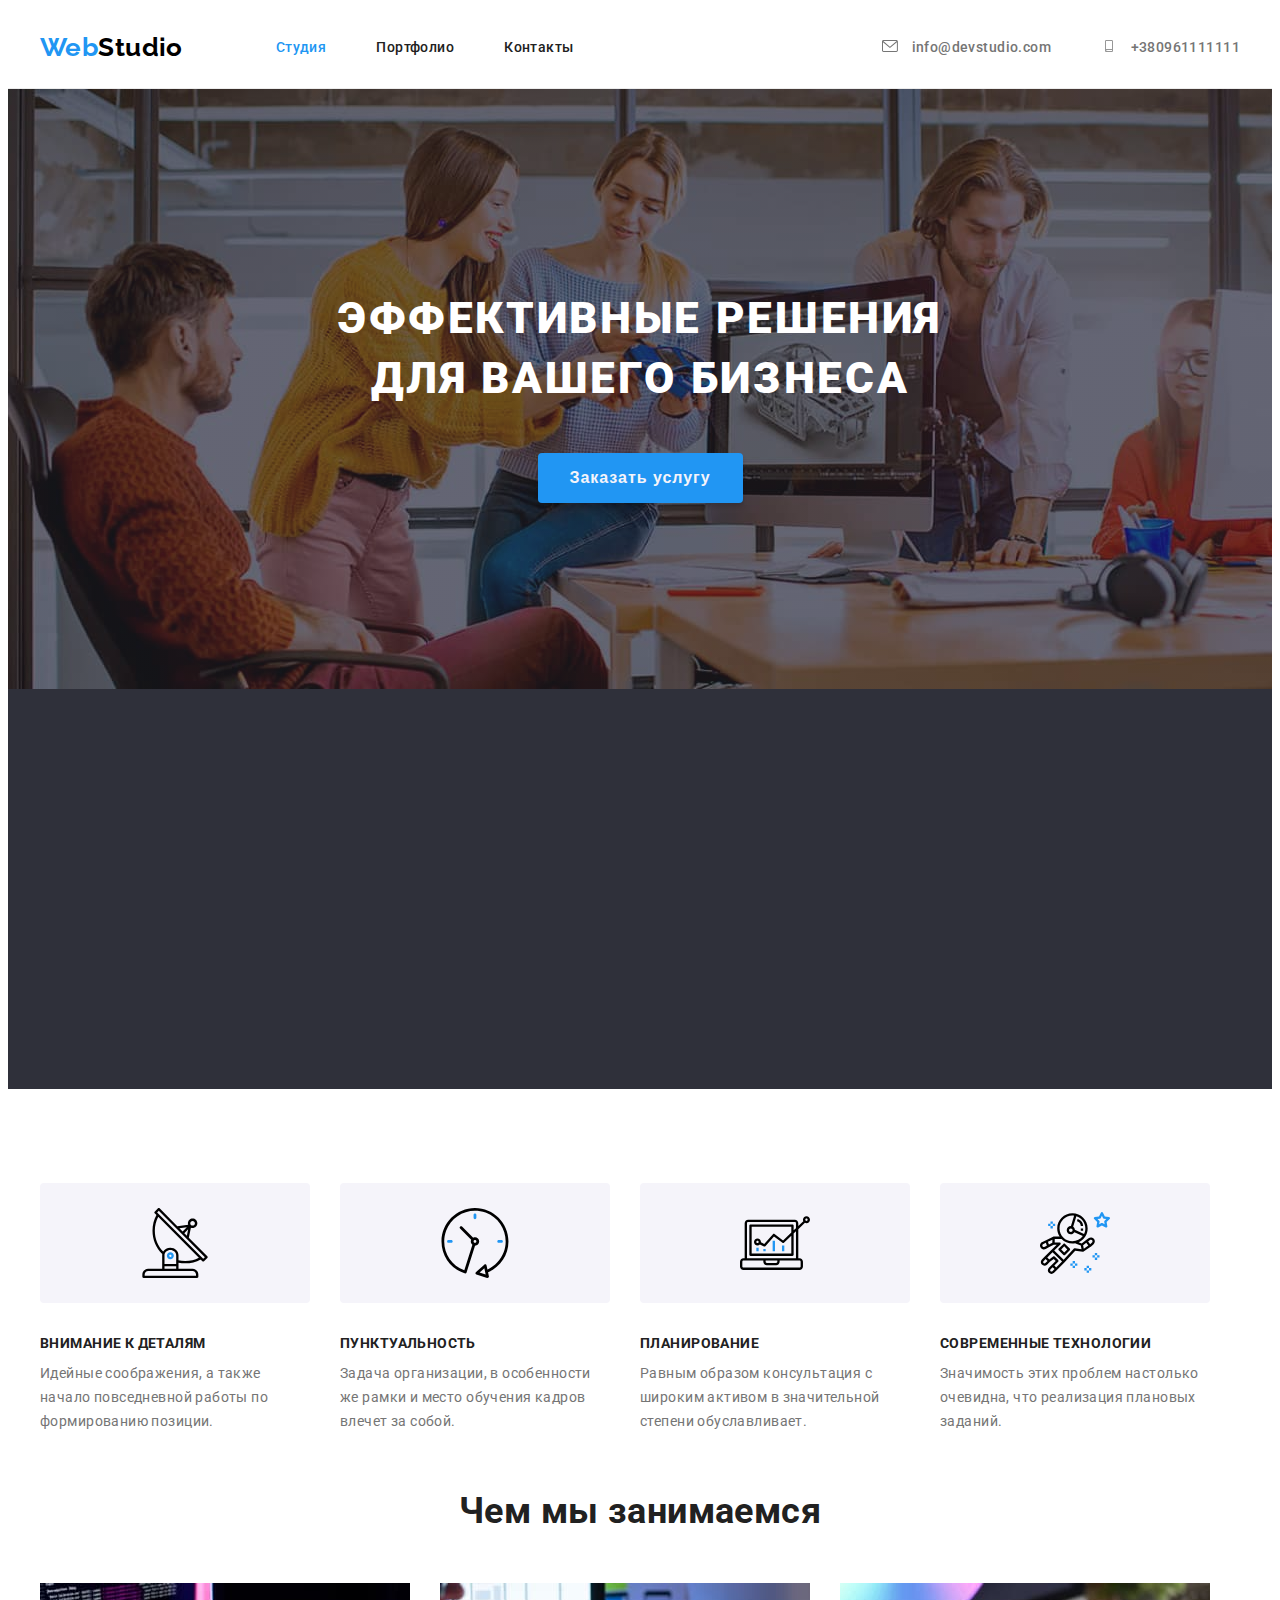
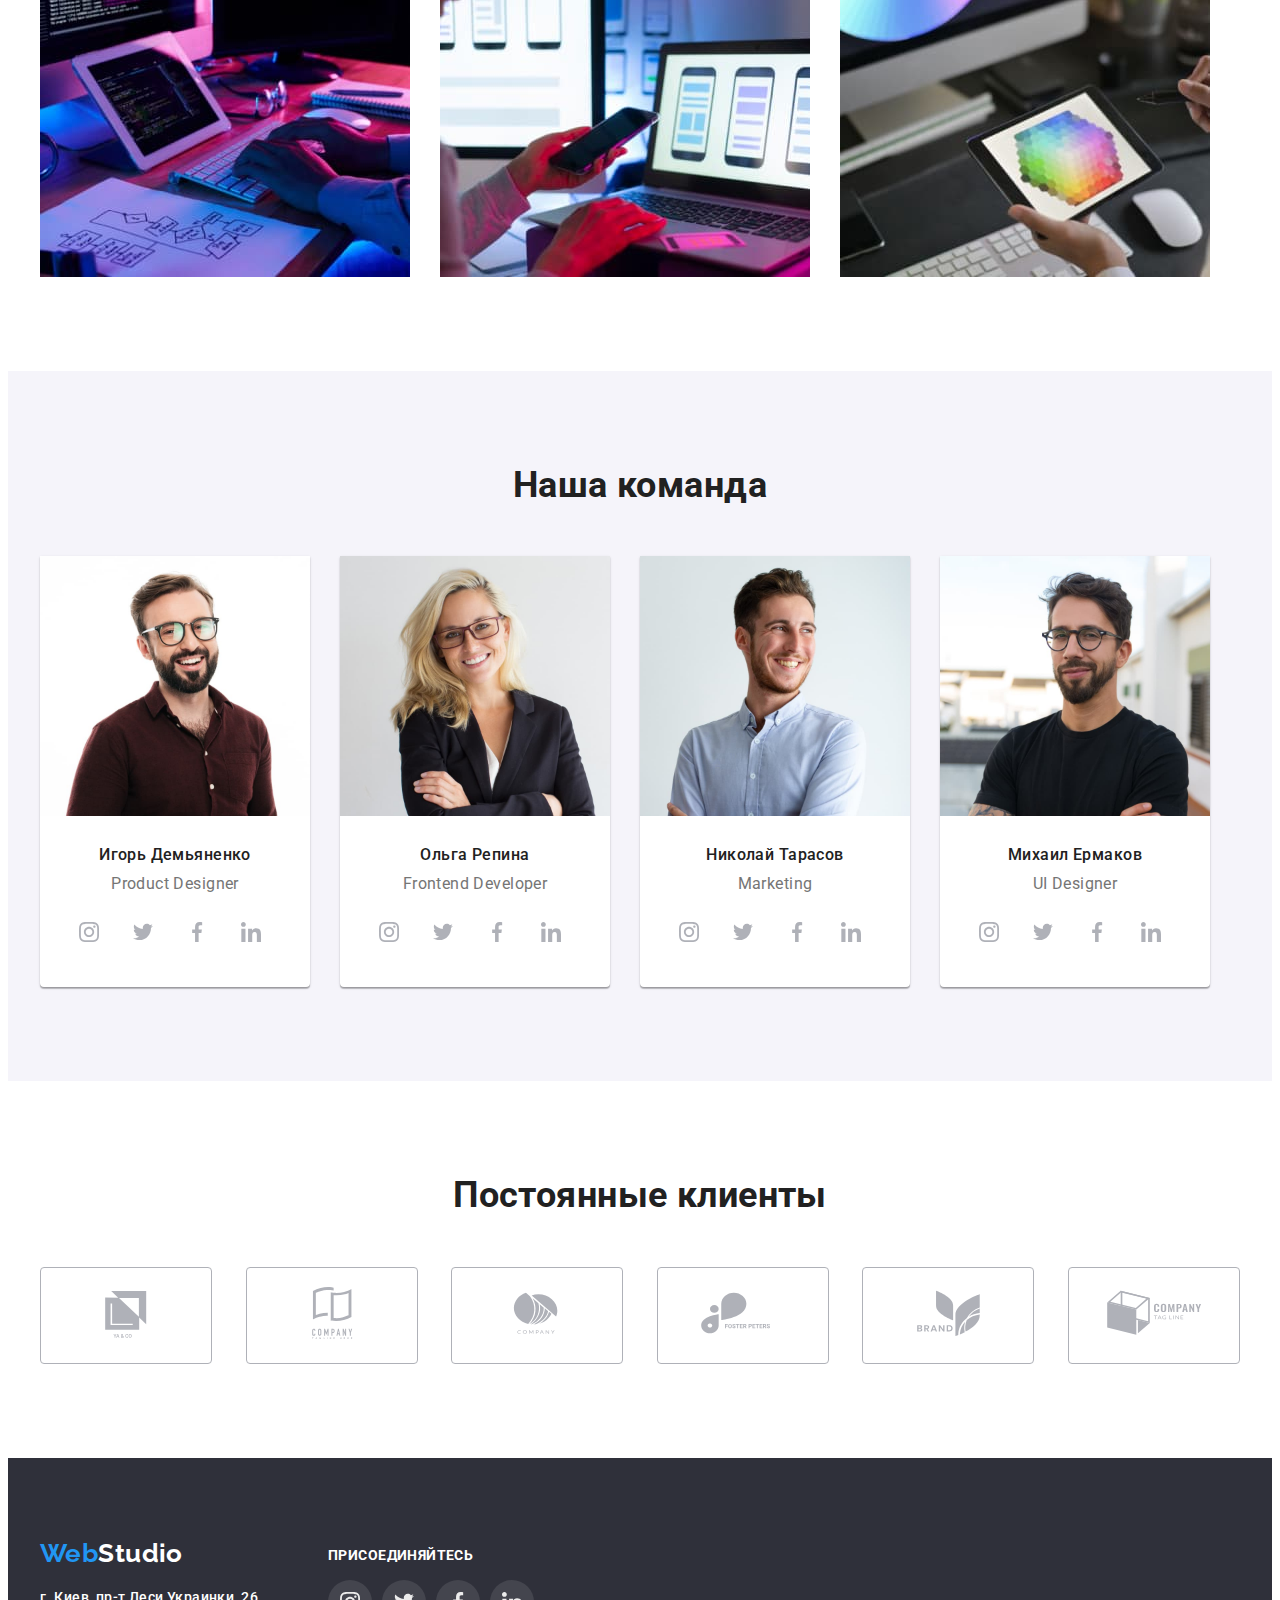
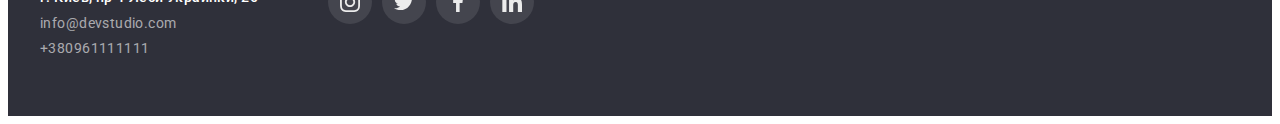
==== index.html @ 328a25e5 "go" ====
<!DOCTYPE html>
<html lang="ru">
    <head>
        <meta charset="UTF-8" />
        <meta http-equiv="X-UA-Compatible" content="IE=edge" />
        <meta name="viewport" content="width=device-width, initial-scale=1.0" />
        <title>WebStudio</title>
        <link rel="preconnect" href="https://fonts.googleapis.com" />
        <link rel="preconnect" href="https://fonts.gstatic.com" crossorigin />
        <link
            href="https://fonts.googleapis.com/css2?family=Raleway:wght@700&family=Roboto:wght@400;500;700;900&display=swap"
            rel="stylesheet"
        />
        <link
            rel="stylesheet"
            href="https://cdnjs.cloudflare.com/ajax/libs/modern-normalize/1.1.0/modern-normalize.min.css"
            integrity="sha512-wpPYUAdjBVSE4KJnH1VR1HeZfpl1ub8YT/NKx4PuQ5NmX2tKuGu6U/JRp5y+Y8XG2tV+wKQpNHVUX03MfMFn9Q=="
            crossorigin="anonymous"
            referrerpolicy="no-referrer"
        />
        <link rel="stylesheet" href="./css/style.css" />
    </head>
    <body>
        <!-- Хедер -->
        <header class="page-header">
            <div class="conteiner main-nav">
                <nav class="navigation">
                    <!-- навигация -->
                    <a class="logo" href="./index.html"> <span class="logo-color">Web</span>Studio</a>
                    <ul class="site-nav">
                        <li class="item"><a class="link active" href="./index.html">Студия</a></li>
                        <li class="item"><a class="link" href="./portfolio.html">Портфолио</a></li>
                        <li class="item"><a class="link" href="">Контакты</a></li>
                    </ul>
                </nav>
                <!-- контактная информация -->
                <ul class="contacts">
                    <li class="contacts-item">
                        <a class="link email" href="mailto:info@devstudio.com">
                            <svg class="icons"><use href="./images/icons.svg#icon-email"></use></svg>
                            info@devstudio.com</a
                        >
                    </li>
                    <li class="contacts-item tel">
                        <a class="link tel" href="tel:+380961111111">
                            <svg class="icons">
                                <use href="./images/icons.svg#icon-smartphone"></use>
                            </svg>
                            +380961111111</a
                        >
                    </li>
                </ul>
            </div>
        </header>
        <main>
            <!--ЭФФЕКТИВНЫЕ РЕШЕНИЯ-->
            <section class="hero">
                <div class="conteiner">
                    <h1 class="hero-title">
                        ЭФФЕКТИВНЫЕ РЕШЕНИЯ <br />
                        ДЛЯ ВАШЕГО БИЗНЕСА
                    </h1>
                    <button type="button" class="button main">Заказать услугу</button>
                </div>
            </section>
            <section class="section">
                <div class="conteiner">
                    <h2 class="hide">Наше преимущества</h2>
                    <ul class="benefits-list">
                        <li class="benefits-list-item">
                            <svg class="benefits-list-icon">
                                <use href="./images/icons.svg#icon-antenna"></use>
                            </svg>

                            <h3 class="benefits-title">Внимание к деталям</h3>
                            <p class="benefits-text">
                                Идейные соображения, а также начало повседневной работы по формированию
                                позиции.
                            </p>
                        </li>
                        <li class="benefits-list-item">
                            <svg class="benefits-list-icon">
                                <use href="./images/icons.svg#icon-clock"></use>
                            </svg>

                            <h3 class="benefits-title">Пунктуальность</h3>
                            <p class="benefits-text">
                                Задача организации, в особенности же рамки и место обучения кадров влечет
                                за собой.
                            </p>
                        </li>
                        <li class="benefits-list-item">
                            <svg class="benefits-list-icon">
                                <use href="./images/icons.svg#icon-diagram"></use>
                            </svg>

                            <h3 class="benefits-title">Планирование</h3>
                            <p class="benefits-text">
                                Равным образом консультация с широким активом в значительной степени
                                обуславливает.
                            </p>
                        </li>
                        <li class="benefits-list-item">
                            <svg class="benefits-list-icon">
                                <use href="./images/icons.svg#icon-astronaut"></use>
                            </svg>

                            <h3 class="benefits-title">Современные технологии</h3>
                            <p class="benefits-text">
                                Значимость этих проблем настолько очевидна, что реализация плановых
                                заданий.
                            </p>
                        </li>
                    </ul>
                </div>
            </section>
            <!--Чем мы занимаемся-->
            <section class="section">
                <div class="conteiner">
                    <h2 class="team">Чем мы занимаемся</h2>
                    <ul class="team-pic-list">
                        <li class="team-pic-item">
                            <img
                                src="./images/box_1.jpg"
                                alt="Програмирование"
                                width="370"
                                height="294"
                            />
                        </li>
                        <li class="team-pic-item">
                            <img
                                src="./images/box_2.jpg"
                                alt="Кроссплатформенность"
                                width="370"
                                height="294"
                            />
                        </li>
                        <li class="team-pic-item">
                            <img src="./images/box_3.jpg" alt="Дизайн" width="370" height="294" />
                        </li>
                    </ul>
                </div>
            </section>
            <!-- Наша команда-->
            <section class="our-team section">
                <div class="conteiner">
                    <h2 class="team">Наша команда</h2>
                    <ul class="team-list">
                        <li class="team-item">
                            <div class="team-item-text">
                                <img
                                    src="./images/photo1.jpg"
                                    alt="Фото Игорь Демельяненко"
                                    width="270"
                                    height="260"
                                />
                                <h3 class="team-title">Игорь Демьяненко</h3>
                                <p class="team-text">Product Designer</p>
                                <ul class="social">
                                    <li>
                                        <a class="social-link" href="">
                                            <svg class="social-icon">
                                                <use href="./images/icons.svg#icon-instagram"></use>
                                            </svg>
                                        </a>
                                    </li>
                                    <li>
                                        <a class="social-link" href="">
                                            <svg class="social-icon">
                                                <use href="./images/icons.svg#icon-twitter"></use>
                                            </svg>
                                        </a>
                                    </li>
                                    <li>
                                        <a class="social-link" href="">
                                            <svg class="social-icon">
                                                <use href="./images/icons.svg#icon-facebook"></use>
                                            </svg>
                                        </a>
                                    </li>
                                    <li>
                                        <a class="social-link" href="">
                                            <svg class="social-icon">
                                                <use href="./images/icons.svg#icon-linkedin"></use>
                                            </svg>
                                        </a>
                                    </li>
                                </ul>
                            </div>
                        </li>
                        <li class="team-item">
                            <div class="team-item-text">
                                <img
                                    src="./images/photo2.jpg"
                                    alt="Фото Ольга Репина"
                                    width="270"
                                    height="260"
                                />
                                <h3 class="team-title">Ольга Репина</h3>
                                <p class="team-text">Frontend Developer</p>
                                <ul class="social">
                                    <li>
                                        <a class="social-link" href="">
                                            <svg class="social-icon">
                                                <use href="./images/icons.svg#icon-instagram"></use>
                                            </svg>
                                        </a>
                                    </li>
                                    <li>
                                        <a class="social-link" href="">
                                            <svg class="social-icon">
                                                <use href="./images/icons.svg#icon-twitter"></use>
                                            </svg>
                                        </a>
                                    </li>
                                    <li>
                                        <a class="social-link" href="">
                                            <svg class="social-icon">
                                                <use href="./images/icons.svg#icon-facebook"></use>
                                            </svg>
                                        </a>
                                    </li>
                                    <li>
                                        <a class="social-link" href="">
                                            <svg class="social-icon">
                                                <use href="./images/icons.svg#icon-linkedin"></use>
                                            </svg>
                                        </a>
                                    </li>
                                </ul>
                            </div>
                        </li>
                        <li class="team-item">
                            <div class="team-item-text">
                                <img
                                    src="./images/photo3.jpg"
                                    alt="Фото Николай Тарасов"
                                    width="270"
                                    height="260"
                                />
                                <h3 class="team-title">Николай Тарасов</h3>
                                <p class="team-text">Marketing</p>
                                <ul class="social">
                                    <li>
                                        <a class="social-link" href="">
                                            <svg class="social-icon">
                                                <use href="./images/icons.svg#icon-instagram"></use>
                                            </svg>
                                        </a>
                                    </li>
                                    <li>
                                        <a class="social-link" href="">
                                            <svg class="social-icon">
                                                <use href="./images/icons.svg#icon-twitter"></use>
                                            </svg>
                                        </a>
                                    </li>
                                    <li>
                                        <a class="social-link" href="">
                                            <svg class="social-icon">
                                                <use href="./images/icons.svg#icon-facebook"></use>
                                            </svg>
                                        </a>
                                    </li>
                                    <li>
                                        <a class="social-link" href="">
                                            <svg class="social-icon">
                                                <use href="./images/icons.svg#icon-linkedin"></use>
                                            </svg>
                                        </a>
                                    </li>
                                </ul>
                            </div>
                        </li>
                        <li class="team-item">
                            <div class="team-item-text">
                                <img
                                    src="./images/photo4.jpg"
                                    alt="Фото Михаил Ермаков"
                                    width="270"
                                    height="260"
                                />
                                <h3 class="team-title">Михаил Ермаков</h3>
                                <p class="team-text">UI Designer</p>
                                <ul class="social">
                                    <li>
                                        <a class="social-link" href="">
                                            <svg class="social-icon">
                                                <use href="./images/icons.svg#icon-instagram"></use>
                                            </svg>
                                        </a>
                                    </li>
                                    <li>
                                        <a class="social-link" href="">
                                            <svg class="social-icon">
                                                <use href="./images/icons.svg#icon-twitter"></use>
                                            </svg>
                                        </a>
                                    </li>
                                    <li>
                                        <a class="social-link" href="">
                                            <svg class="social-icon">
                                                <use href="./images/icons.svg#icon-facebook"></use>
                                            </svg>
                                        </a>
                                    </li>
                                    <li>
                                        <a class="social-link" href="">
                                            <svg class="social-icon">
                                                <use href="./images/icons.svg#icon-linkedin"></use>
                                            </svg>
                                        </a>
                                    </li>
                                </ul>
                            </div>
                        </li>
                    </ul>
                </div>
            </section>
            <section class="section">
                <div class="conteiner">
                    <h2 class="our-clients">Постоянные клиенты</h2>
                    <ul class="our-clients-list">
                        <li>
                            <a class="clients-link" href="">
                                <svg class="social-clients-icon">
                                    <use href="./images/icons.svg#icon-client1"></use>
                                </svg>
                            </a>
                        </li>
                        <li>
                            <a class="clients-link" href="">
                                <svg class="social-clients-icon">
                                    <use href="./images/icons.svg#icon-client2"></use>
                                </svg>
                            </a>
                        </li>
                        <li>
                            <a class="clients-link" href="">
                                <svg class="social-clients-icon">
                                    <use href="./images/icons.svg#icon-client3"></use>
                                </svg>
                            </a>
                        </li>
                        <li>
                            <a class="clients-link" href="">
                                <svg class="social-clients-icon">
                                    <use href="./images/icons.svg#icon-client4"></use>
                                </svg>
                            </a>
                        </li>
                        <li>
                            <a class="clients-link" href="">
                                <svg class="social-clients-icon">
                                    <use href="./images/icons.svg#icon-client5"></use>
                                </svg>
                            </a>
                        </li>
                        <li>
                            <a class="clients-link" href="">
                                <svg class="social-clients-icon">
                                    <use href="./images/icons.svg#icon-client6"></use>
                                </svg>
                            </a>
                        </li>
                    </ul>
                </div>
            </section>
        </main>
        <footer class="footer-address">
            <div class="conteiner footer">
                <address class="address-address">
                    <!-- Адресс --><a class="logo-color-footer" href="/index.html"
                        ><span class="logo-color">Web</span>Studio</a
                    >
                    <ul>
                        <li>
                            <a class="link address" href="https://goo.gl/maps/u52WEfVsZ2ZagQb68"
                                >г. Киев, пр-т Леси Украинки, 26</a
                            >
                        </li>
                        <li class="address-item">
                            <a class="contacts-footer" href="mailto:info@devstudio.com"
                                >info@devstudio.com
                            </a>
                        </li>
                        <li class="address-item">
                            <a class="contacts-footer" href="tel:+380961111111">+380961111111</a>
                        </li>
                    </ul>
                </address>

                <section class="join-section">
                    <h2 class="join-title">ПРИСОЕДИНЯЙТЕСЬ</h2>
                    <ul class="footer-social">
                        <li>
                            <a class="footer-social-link" href="">
                                <svg class="footer-social-icon">
                                    <use href="./images/icons.svg#icon-instagram"></use>
                                </svg>
                            </a>
                        </li>
                        <li>
                            <a class="footer-social-link" href="">
                                <svg class="footer-social-icon">
                                    <use href="./images/icons.svg#icon-twitter"></use>
                                </svg>
                            </a>
                        </li>
                        <li>
                            <a class="footer-social-link" href="">
                                <svg class="footer-social-icon">
                                    <use href="./images/icons.svg#icon-facebook"></use>
                                </svg>
                            </a>
                        </li>
                        <li>
                            <a class="footer-social-link" href="">
                                <svg class="footer-social-icon">
                                    <use href="./images/icons.svg#icon-linkedin"></use>
                                </svg>
                            </a>
                        </li>
                    </ul>
                </section>
            </div>
        </footer>
    </body>
</html>
---- css/style.css ----
:root {
    --primary-text-color: #757575;
    --secondary-color: #212121;
    --hower-color: #2196f3;
    --logo-color: #000000;
    --primary-bg-color: #ffffff;
    --bg-color: #2f303a;
    --button-color: #f5f4fa;
    --border-color:#ECECEC;
    --border-pict-color:#EEEEEE;
    --border-shadow-color:#00000040;
    --icon-color:#afb1b8;
}
h1,
h2,
h3,
h4,
p{
    margin: 0;
    padding: 0; 
    list-style: none;
    
}
a,
ul{
    margin: 0;
padding: 0;
list-style: none;
text-decoration: none;
}
img{
    display: block;
    max-width: 100%;
    height: auto;
}
body {
    font-family: 'Roboto', sans-serif;
    color: var(--primary-text-color);
    font-size: 14px;
    letter-spacing: 0.03em;
    background-color: var(--primary-bg-color);
}
/* Header */

.page-header{
    border-bottom: 1px solid var(--border-color);
    padding-top: 24px;
    padding-bottom: 25px;
}
.conteiner {
    max-width: 1200px;
    margin-left: auto;
    margin-right: auto;
    padding-left: 15px;
    padding-right: 15px;
}
.section{
    padding-top: 94px;
    padding-bottom: 94px;
}
.main-nav {
    display: flex;
    align-items: center;
}
.navigation{
    display: flex;
}
 /* Логотип */
a.logo {
    font-family: 'Raleway', sans-serif;
    color: var(--logo-color);
    font-size: 26px;
    line-height: 1.19;
    font-weight: 700
}
.logo-color {
    color: var(--hower-color);
}
.site-nav{
    display: flex;
    align-items: center;
    margin-left: 93px;
}
.site-nav .item + .item{
    margin-left: 50px;
}
.link.active{
    color: var(--hower-color);
}
/* ССЫЛКИ */
.link:hover,
.link:focus
.link:active {
    color: var(--hower-color);
}
.link {
    color: var(--secondary-color);
    font-weight: 500;
    line-height: 1.14;

    padding-top: 20px;
    padding-bottom: 20px;
}
.icons{
    width: 16px;
    height: 12px;
    margin-right: 10px;
}
.email{
    fill: var(--primary-text-color);
}
.email:hover,.tel:hover{
    fill: currentColor;
}
.tel{
    fill: var(--primary-text-color);
}
/* КОНТАКТЫ */
.contacts a:hover,
.contacts a:focus {
    color: var(--hower-color);
}
.contacts a {
    font-weight: 500;
    line-height: 1.14;
    color: var(--main-color);
}
.contacts{
    display: flex;
    margin-left: auto;
}
.contacts .contacts-item + .contacts-item{
    margin-left: 50px;
}
/* ГЕРОЙ */
.hero {
    color: var(--primary-bg-color);

    font-weight: 900;
    font-size: 44px;
    line-height: 1.36;
    text-align: center;
    letter-spacing: 0.06em;

    padding-top: 200px;
    padding-bottom: 200px;

    background-color: var(--bg-color);
    
    margin-right: auto;
    margin-left: auto;
    max-width: 1600px;
    min-height: 600px;
    background-image: linear-gradient(
        to right,
    rgba(47, 48, 58, 0.4),
    rgba(47, 48, 58, 0.4)),
    url('../images/bg.jpg');
    background-repeat: no-repeat;
}
.hero-title {
    font-weight: 900;
    font-size: 44px;
    line-height: 1.36;
    letter-spacing: 0.06em;
    text-transform: uppercase;

    color: var(--primary-bg-color);
    margin-bottom: 30px;
}
/* Главная кнопка */
.button.main {
    background-color: var(--hower-color);
    box-shadow: 0px 4px 4px rgba(0, 0, 0, 0.15);
    border-radius: 4px;
    border: 0;
    font-weight: 700;
    font-size: 16px;
    line-height: 1.87;
    align-items: center;
    text-align: center;
    letter-spacing: 0.06em;
    color: var(--button-color);
    cursor: pointer;

    padding: 10px 32px;
    min-width: 200px;
    }
.benefits{
}
.benefits-list{
    display: flex;
}
.benefits-list-icon{
    height: 70px;
    width: 70px;

    margin: 25px 100px;
    
}
.benefits-list-item{
    
    display: block;
    height: 120px;
    width: 270px;
    
    margin-right: 30px;
    border-radius: 4px;
    background-color: var(--button-color);


}
/* НЕВИДИМЫЙ ТЕКСТ */
.hide {
    position: absolute;
    width: 1px;
    height: 1px;
    margin: -1px;
    border: 0;
    padding: 0;
    white-space: nowrap;
    clip-path: inset(100%);
    clip: rect(0 0 0 0);
    overflow: hidden;
}
.benefits-text-cont{
    margin-right: 30px;
    margin-top: 30px;
}
/* НАШИ ПРЕИМУЩЕСТВА */
.benefits-title {
    font-size: 14px;
    font-weight: 700;
    line-height: 1.14;
    text-transform: uppercase;

    color: var(--secondary-color);
    margin-top: 30px;
}
.benefits-text {
    font-weight: 400;
    line-height: 1.71;
    margin-top: 10px;   
}
/* НАША КОМАНДА */
.team-pic-list{
    display: flex;
}
.team-pic-list .team-pic-item + .team-pic-item{
margin-left: 30px;
}
.team {
    font-weight: 700;
    font-size: 36px;
    line-height: 1.16;
    text-align: center;

    color: var(--secondary-color);

    margin-bottom: 50px;
}
.sec-hide{
    padding-top:0;
}
.our-team{
    background-color: var(--button-color);
}
.team-list{
    display: flex;
}
.team-item-text{
    box-shadow: 0px 1px 3px rgb(0 0 0 / 12%),
    0px 1px 1px rgb(0 0 0 / 14%),
    0px 2px 1px rgb(0 0 0 / 20%);
    border-radius: 0px 0px 4px 4px;
    background-color: var(--primary-bg-color);
    
    padding-bottom: 30px;
}
.team-item-text>img{
    margin-bottom: 30px;
}
.team-list .team-item + .team-item{
    margin-left: 30px;
}
.team-title {
    font-weight: 500;
    font-size: 16px;
    line-height: 1.18;

    color: var(--secondary-color);
    text-align: center;
}
.team-text {
    font-size: 16px;
    line-height: 1.18;

    text-align: center;

    margin-top: 10px;
}
.social{
    display: flex;
    justify-content: center;

    margin-top: 16px;
}
.social-link{
    display:inline-block;
    width: 44px;
    height: 44px;
    border-radius: 50%;
    fill: var(--icon-color);
    margin-right: 10px;
}
.social-link:hover{
    fill: var(--border-pict-color);
    background-color: var(--hower-color);
}
.social-icon{
    margin: 0;
    padding: 0;
    width: 20px;
    height: 20px;
    margin: 12px;
    
}
.our-clients{
    font-size: 36px;
    line-height: 1.16;
    text-align: center;
    color: var(--secondary-color);

    margin-bottom: 50px;
}
.our-clients-list{
    display: flex;
    justify-content: space-between;
}
.clients-link{
    display: inline-block;
    border: 1px solid var(--icon-color);
    border-radius: 4px ;
    fill: var(--icon-color);
}
.clients-link:hover{
    border: 1px solid var(--hower-color);
    fill: var(--hower-color);
}
.social-clients-icon{
    width: 170px;
    height: 92px;
}
/* АДДРЕС ФУТЕР */
.footer-address {
    background-color: var(--bg-color);
    padding-top: 60px;
    padding-bottom: 60px;
}
/* ЛОГОТИП ФУТЕР */
.logo-color-footer {
    color: var(--primary-bg-color);
    font-family: 'Raleway', sans-serif;
    font-size: 26px;
    line-height: 1.19;
    font-weight: 700;
    font-style: normal;
    display: block;
    margin-bottom: 20px;
}
/* ССЫЛКА НА КАРТЫ В ФУТЕРЕ */
.address-address{
    margin-top: 20px;
}
.address-item {
    margin-top: 9px;
}
.link.address {
    font-style: normal;
    text-decoration: none;
    color: var(--primary-bg-color);
    margin: 0;
    padding: 0;
}
/* КОНТАНТЫ ФУТЕР */
.contacts-footer {
    font-style: normal;
    color: rgba(255, 255, 255, 0.6);
}
.footer{
    display: flex;
    align-items: center;
}
.join-section{
    
    margin-left: 70px;
}
.join-title{
    font-size: 14px;
    line-height: 1.17;
    color: var(--primary-bg-color);
}
.footer-social {
    display: flex;
    justify-content: center;

    margin-top: 16px;
}

.footer-social-link {
    display: inline-block;
    width: 44px;
    height: 44px;
    border-radius: 50%;
    fill: var(--border-color);
    margin-right: 10px;
    background: rgba(255, 255, 255, 0.1);
}

.footer-social-link:hover {
    fill: var(--border-pict-color);
    background-color: var(--hower-color);
}

.footer-social-icon {
    margin: 0;
    padding: 0;
    width: 20px;
    height: 20px;
    margin: 12px;

}
/* ПРОЭКТЫ */
.projects{
}
.our-projects{
    margin-bottom: 50px;
    display: flex;
    justify-content: center
}
.our-projects .our-projects-btn + .our-projects-btn{
    margin-left: 8px;
}

/* Кнопки проэктов */
.button:hover,
.button:focus {
    background: var(--hower-color);
    box-shadow: 0px 3px 1px rgba(0, 0, 0, 0.1), 0px 1px 2px rgba(0, 0, 0, 0.08),
        0px 2px 2px rgba(0, 0, 0, 0.12);

    color: var(--button-color);
}
.button {
    font-weight: 500;
    font-size: 16px;
    line-height: 1.62;

    border: 0;
    border-radius: 4px;
    cursor: pointer;
    padding: 6px 22px;

    background: var(--button-color);
}
.our-projects-list{
    display: flex;
    flex-wrap: wrap;
    flex-basis: calc(100%/3);

    margin-top: -30px;
    margin-left: -30px;
}

.our-projects-item{
    margin-left: 30px;
    margin-top: 30px;
}
.our-projects-item:hover{
    box-shadow: 0px 4px 4px 0px var(--border-shadow-color);
}
.text-card{
    border-left: 1px solid var(--border-pict-color);
    border-right: 1px solid var(--border-pict-color);
    border-bottom: 1px solid var(--border-pict-color);

    padding: 20px 24px;
}

.projects-title {
    font-weight: 700;
    font-size: 18px;
    line-height: 2;
    letter-spacing: 0.06em;

    color: var(--secondary-color);
    
}
.projects-text {
    font-weight: 400;
    font-size: 16px;
    line-height: 1.87;

    color: var(--primary-text-color);
    margin-top: 4px;
}
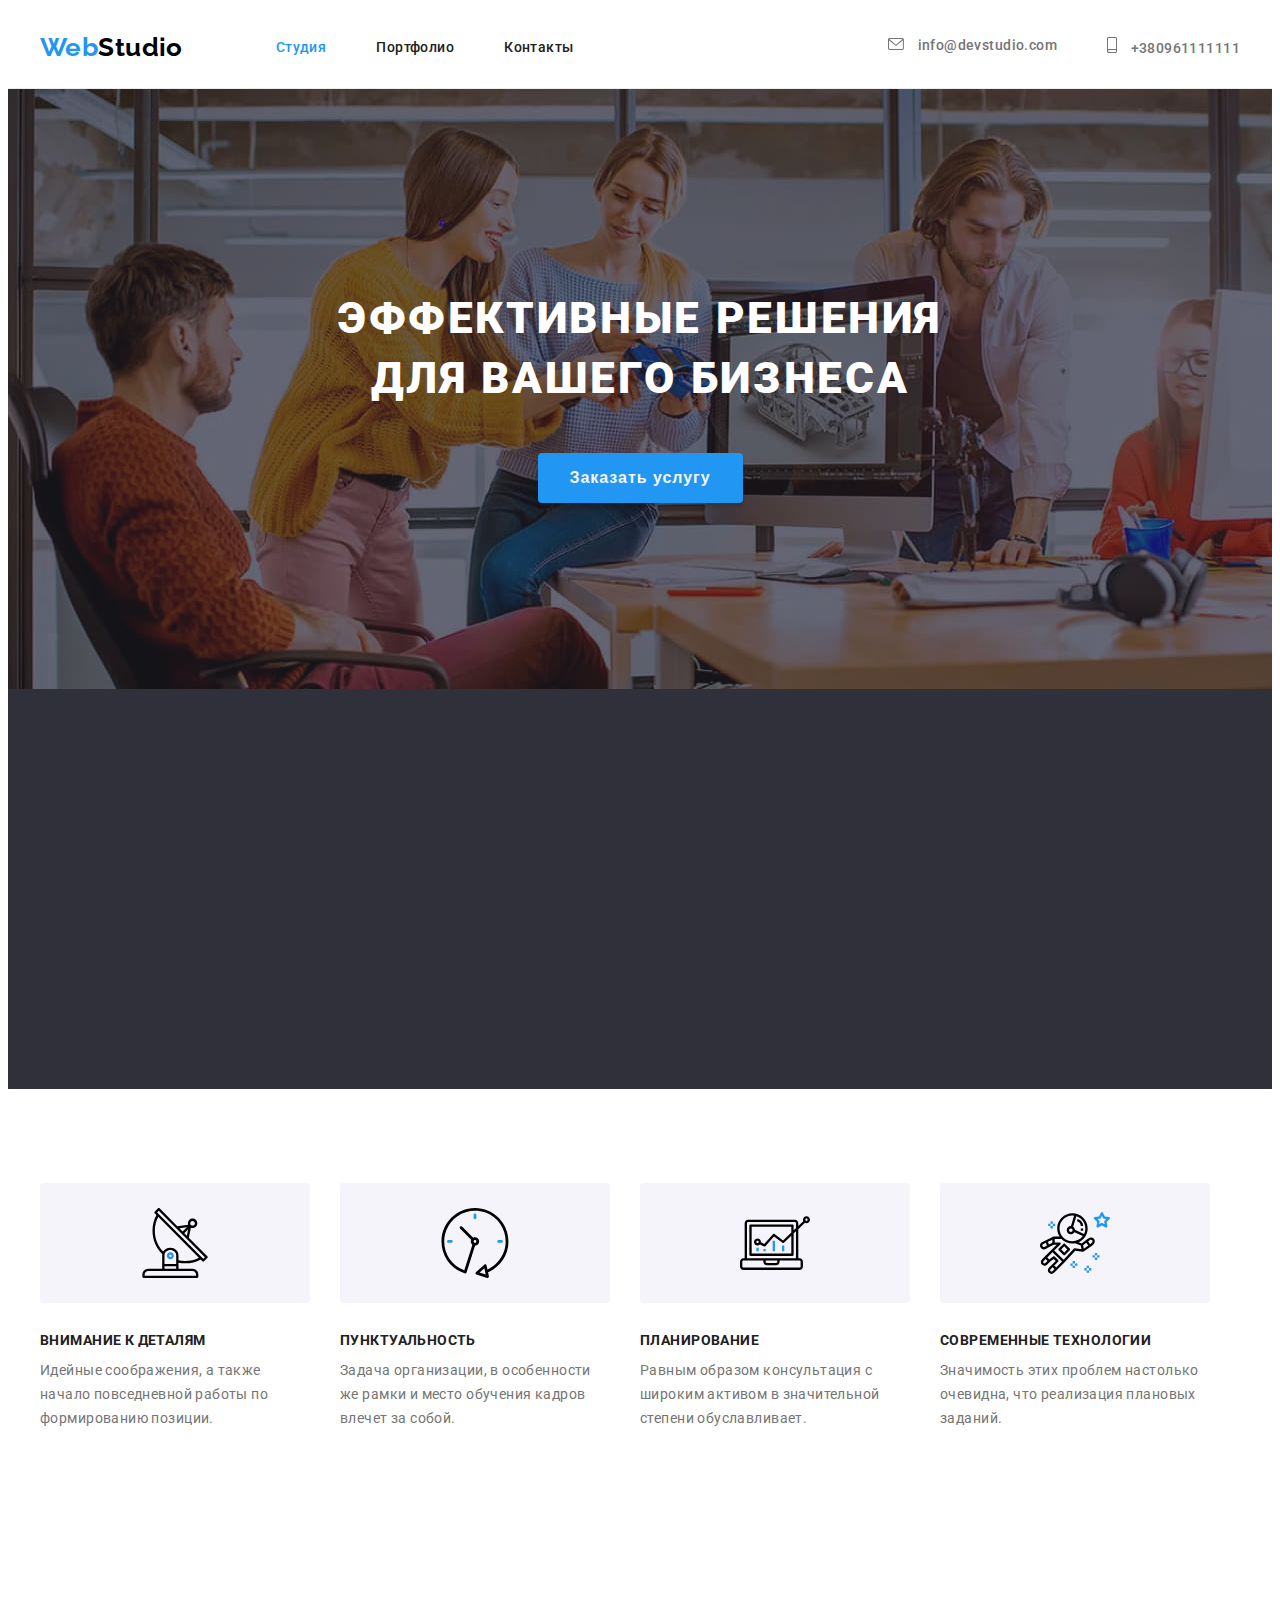
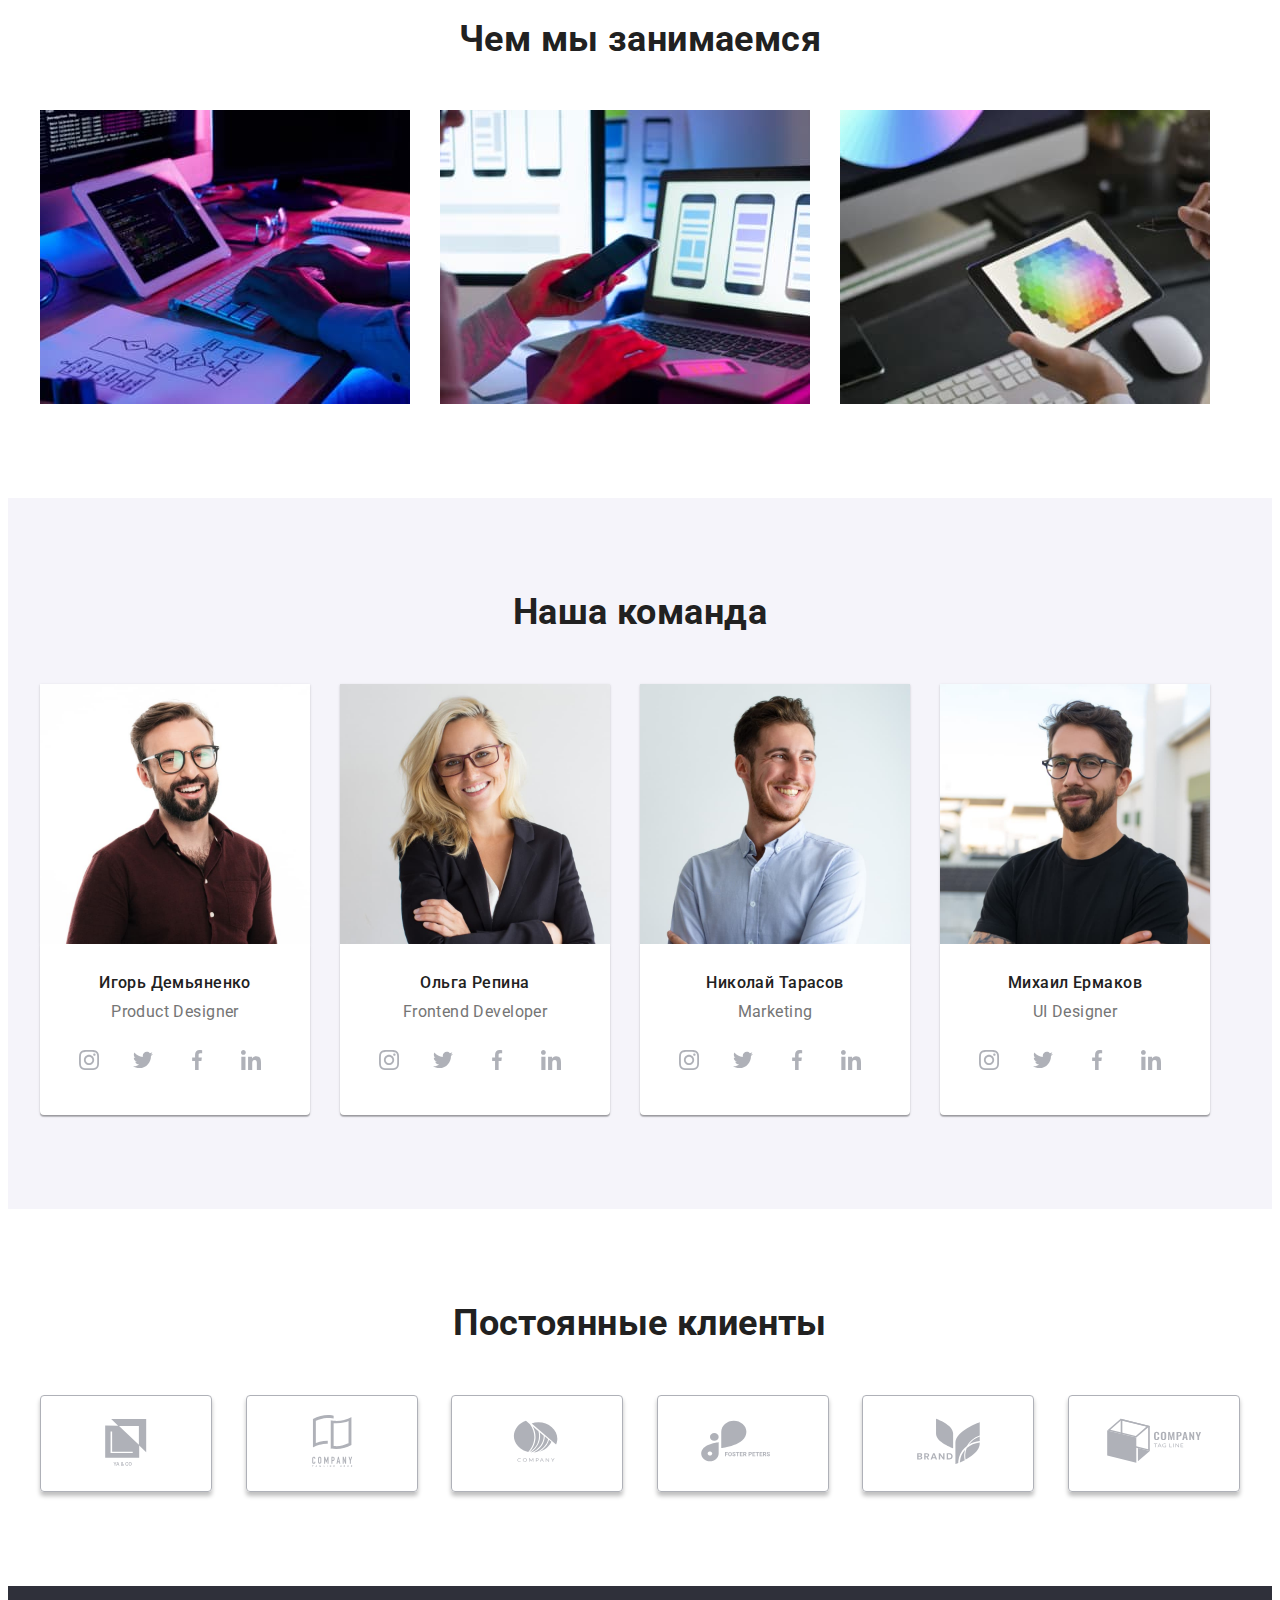
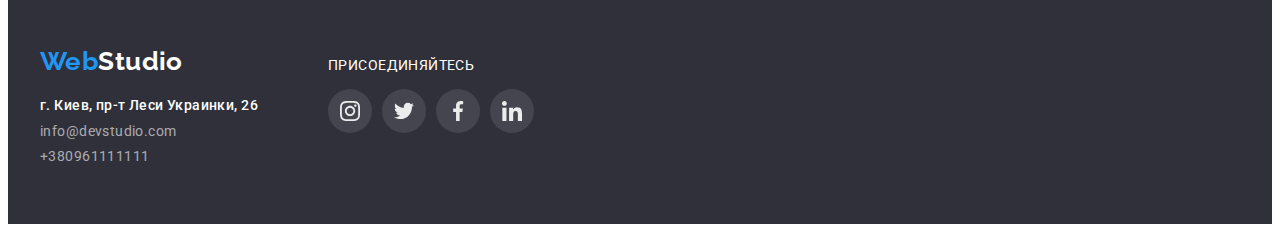
==== commit 9a8dd8c0: "done2" ====
--- a/index.html
+++ b/index.html
@@ -37,13 +37,15 @@
                 <ul class="contacts">
                     <li class="contacts-item">
                         <a class="link email" href="mailto:info@devstudio.com">
-                            <svg class="icons"><use href="./images/icons.svg#icon-email"></use></svg>
+                            <svg class="icons" width="16" height="12">
+                                <use href="./images/icons.svg#icon-email"></use>
+                            </svg>
                             info@devstudio.com</a
                         >
                     </li>
                     <li class="contacts-item tel">
                         <a class="link tel" href="tel:+380961111111">
-                            <svg class="icons">
+                            <svg class="icons" width="10" height="16">
                                 <use href="./images/icons.svg#icon-smartphone"></use>
                             </svg>
                             +380961111111</a
@@ -67,44 +69,48 @@
                 <div class="conteiner">
                     <h2 class="hide">Наше преимущества</h2>
                     <ul class="benefits-list">
-                        <li class="benefits-list-item">
-                            <svg class="benefits-list-icon">
-                                <use href="./images/icons.svg#icon-antenna"></use>
-                            </svg>
-
+                        <li>
+                            <div class="benefits-list-item">
+                                <svg class="benefits-list-icon">
+                                    <use href="./images/icons.svg#icon-antenna"></use>
+                                </svg>
+                            </div>
                             <h3 class="benefits-title">Внимание к деталям</h3>
                             <p class="benefits-text">
                                 Идейные соображения, а также начало повседневной работы по формированию
                                 позиции.
                             </p>
                         </li>
-                        <li class="benefits-list-item">
-                            <svg class="benefits-list-icon">
-                                <use href="./images/icons.svg#icon-clock"></use>
-                            </svg>
-
+                        <li>
+                            <div class="benefits-list-item">
+                                <svg class="benefits-list-icon">
+                                    <use href="./images/icons.svg#icon-clock"></use>
+                                </svg>
+                            </div>
                             <h3 class="benefits-title">Пунктуальность</h3>
                             <p class="benefits-text">
                                 Задача организации, в особенности же рамки и место обучения кадров влечет
                                 за собой.
                             </p>
                         </li>
-                        <li class="benefits-list-item">
-                            <svg class="benefits-list-icon">
-                                <use href="./images/icons.svg#icon-diagram"></use>
-                            </svg>
-
+                        <li>
+                            <div class="benefits-list-item">
+                                <svg class="benefits-list-icon">
+                                    <use href="./images/icons.svg#icon-diagram"></use>
+                                </svg>
+                            </div>
                             <h3 class="benefits-title">Планирование</h3>
                             <p class="benefits-text">
                                 Равным образом консультация с широким активом в значительной степени
                                 обуславливает.
                             </p>
                         </li>
-                        <li class="benefits-list-item">
-                            <svg class="benefits-list-icon">
-                                <use href="./images/icons.svg#icon-astronaut"></use>
-                            </svg>
-
+                        <li>
+                            <div class="benefits-list-item">
+                                <svg class="benefits-list-icon">
+                                    <use href="./images/icons.svg#icon-astronaut"></use>
+                                </svg>
+                            </div>
                             <h3 class="benefits-title">Современные технологии</h3>
                             <p class="benefits-text">
                                 Значимость этих проблем настолько очевидна, что реализация плановых
@@ -147,13 +153,13 @@
                     <h2 class="team">Наша команда</h2>
                     <ul class="team-list">
                         <li class="team-item">
+                            <img
+                                src="./images/photo1.jpg"
+                                alt="Фото Игорь Демельяненко"
+                                width="270"
+                                height="260"
+                            />
                             <div class="team-item-text">
-                                <img
-                                    src="./images/photo1.jpg"
-                                    alt="Фото Игорь Демельяненко"
-                                    width="270"
-                                    height="260"
-                                />
                                 <h3 class="team-title">Игорь Демьяненко</h3>
                                 <p class="team-text">Product Designer</p>
                                 <ul class="social">
@@ -189,13 +195,13 @@
                             </div>
                         </li>
                         <li class="team-item">
+                            <img
+                                src="./images/photo2.jpg"
+                                alt="Фото Ольга Репина"
+                                width="270"
+                                height="260"
+                            />
                             <div class="team-item-text">
-                                <img
-                                    src="./images/photo2.jpg"
-                                    alt="Фото Ольга Репина"
-                                    width="270"
-                                    height="260"
-                                />
                                 <h3 class="team-title">Ольга Репина</h3>
                                 <p class="team-text">Frontend Developer</p>
                                 <ul class="social">
@@ -231,13 +237,13 @@
                             </div>
                         </li>
                         <li class="team-item">
+                            <img
+                                src="./images/photo3.jpg"
+                                alt="Фото Николай Тарасов"
+                                width="270"
+                                height="260"
+                            />
                             <div class="team-item-text">
-                                <img
-                                    src="./images/photo3.jpg"
-                                    alt="Фото Николай Тарасов"
-                                    width="270"
-                                    height="260"
-                                />
                                 <h3 class="team-title">Николай Тарасов</h3>
                                 <p class="team-text">Marketing</p>
                                 <ul class="social">
@@ -273,13 +279,13 @@
                             </div>
                         </li>
                         <li class="team-item">
+                            <img
+                                src="./images/photo4.jpg"
+                                alt="Фото Михаил Ермаков"
+                                width="270"
+                                height="260"
+                            />
                             <div class="team-item-text">
-                                <img
-                                    src="./images/photo4.jpg"
-                                    alt="Фото Михаил Ермаков"
-                                    width="270"
-                                    height="260"
-                                />
                                 <h3 class="team-title">Михаил Ермаков</h3>
                                 <p class="team-text">UI Designer</p>
                                 <ul class="social">
@@ -369,29 +375,33 @@
         </main>
         <footer class="footer-address">
             <div class="conteiner footer">
-                <address class="address-address">
-                    <!-- Адресс --><a class="logo-color-footer" href="/index.html"
+                <div class="join-section">
+                    <a class="logo-color-footer" href="/index.html"
                         ><span class="logo-color">Web</span>Studio</a
                     >
-                    <ul>
-                        <li>
-                            <a class="link address" href="https://goo.gl/maps/u52WEfVsZ2ZagQb68"
-                                >г. Киев, пр-т Леси Украинки, 26</a
-                            >
-                        </li>
-                        <li class="address-item">
-                            <a class="contacts-footer" href="mailto:info@devstudio.com"
-                                >info@devstudio.com
-                            </a>
-                        </li>
-                        <li class="address-item">
-                            <a class="contacts-footer" href="tel:+380961111111">+380961111111</a>
-                        </li>
-                    </ul>
-                </address>
 
-                <section class="join-section">
-                    <h2 class="join-title">ПРИСОЕДИНЯЙТЕСЬ</h2>
+                    <address class="address-address">
+                        <!-- Адресс -->
+                        <ul>
+                            <li>
+                                <a class="link address" href="https://goo.gl/maps/u52WEfVsZ2ZagQb68"
+                                    >г. Киев, пр-т Леси Украинки, 26</a
+                                >
+                            </li>
+                            <li class="address-item">
+                                <a class="contacts-footer" href="mailto:info@devstudio.com"
+                                    >info@devstudio.com
+                                </a>
+                            </li>
+                            <li class="address-item">
+                                <a class="contacts-footer" href="tel:+380961111111">+380961111111</a>
+                            </li>
+                        </ul>
+                    </address>
+                </div>
+
+                <div class="join-section">
+                    <p class="join-title">ПРИСОЕДИНЯЙТЕСЬ</p>
                     <ul class="footer-social">
                         <li>
                             <a class="footer-social-link" href="">
@@ -422,7 +432,7 @@
                             </a>
                         </li>
                     </ul>
-                </section>
+                </div>
             </div>
         </footer>
     </body>
--- a/css/style.css
+++ b/css/style.css
@@ -87,6 +87,7 @@
 .link.active{
     color: var(--hower-color);
 }
+
 /* ССЫЛКИ */
 .link:hover,
 .link:focus
@@ -102,19 +103,17 @@
     padding-bottom: 20px;
 }
 .icons{
-    width: 16px;
-    height: 12px;
     margin-right: 10px;
 }
-.email{
-    fill: var(--primary-text-color);
-}
-.email:hover,.tel:hover{
-    fill: currentColor;
-}
+.email,
 .tel{
     fill: var(--primary-text-color);
 }
+.email:hover,
+.tel:hover{
+    fill: currentColor;
+}
+
 /* КОНТАКТЫ */
 .contacts a:hover,
 .contacts a:focus {
@@ -194,21 +193,17 @@
 .benefits-list-icon{
     height: 70px;
     width: 70px;
-
-    margin: 25px 100px;
-    
 }
 .benefits-list-item{
-    
-    display: block;
-    height: 120px;
+    justify-content: center;
+    display: flex;
+
     width: 270px;
-    
+    padding: 25px 0;
     margin-right: 30px;
+
     border-radius: 4px;
     background-color: var(--button-color);
-
-
 }
 /* НЕВИДИМЫЙ ТЕКСТ */
 .hide {
@@ -240,7 +235,8 @@
 .benefits-text {
     font-weight: 400;
     line-height: 1.71;
-    margin-top: 10px;   
+    margin-top: 10px;
+    margin-right: 30px;   
 }
 /* НАША КОМАНДА */
 .team-pic-list{
@@ -277,8 +273,10 @@
     
     padding-bottom: 30px;
 }
-.team-item-text>img{
-    margin-bottom: 30px;
+.team-item>img{
+    
+    box-shadow: 0px 1px 3px rgb(0 0 0 / 12%),
+    0px 1px 1px rgb(0 0 0 / 14%)
 }
 .team-list .team-item + .team-item{
     margin-left: 30px;
@@ -290,6 +288,7 @@
 
     color: var(--secondary-color);
     text-align: center;
+    padding-top: 30px;
 }
 .team-text {
     font-size: 16px;
@@ -342,6 +341,7 @@
     border: 1px solid var(--icon-color);
     border-radius: 4px ;
     fill: var(--icon-color);
+    box-shadow: 0px 4px 4px 0px #00000040;
 }
 .clients-link:hover{
     border: 1px solid var(--hower-color);
@@ -366,7 +366,7 @@
     font-weight: 700;
     font-style: normal;
     display: block;
-    margin-bottom: 20px;
+    
 }
 /* ССЫЛКА НА КАРТЫ В ФУТЕРЕ */
 .address-address{
@@ -389,10 +389,13 @@
 }
 .footer{
     display: flex;
-    align-items: center;
+    align-items: baseline;
 }
 .join-section{
-    
+    display: flex;
+    flex-direction: column;
+}
+.join-section:last-child{
     margin-left: 70px;
 }
 .join-title{
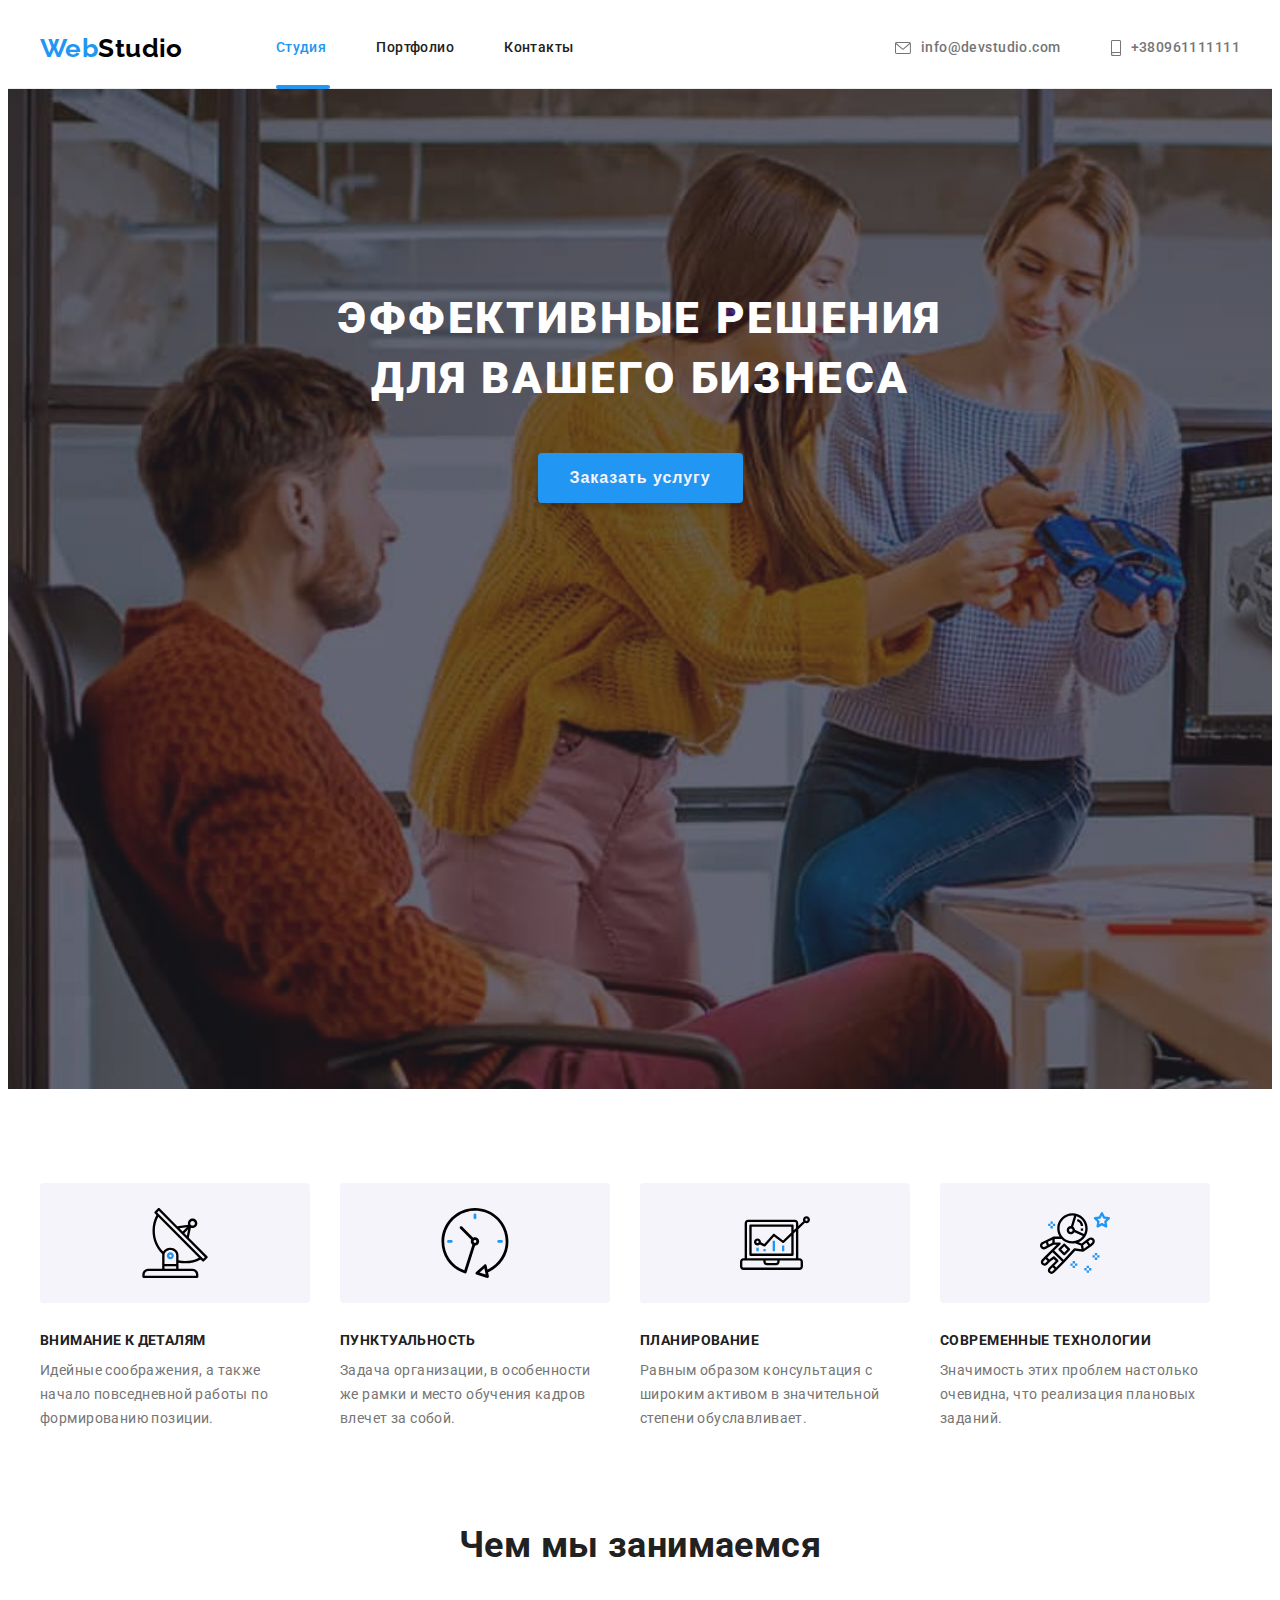
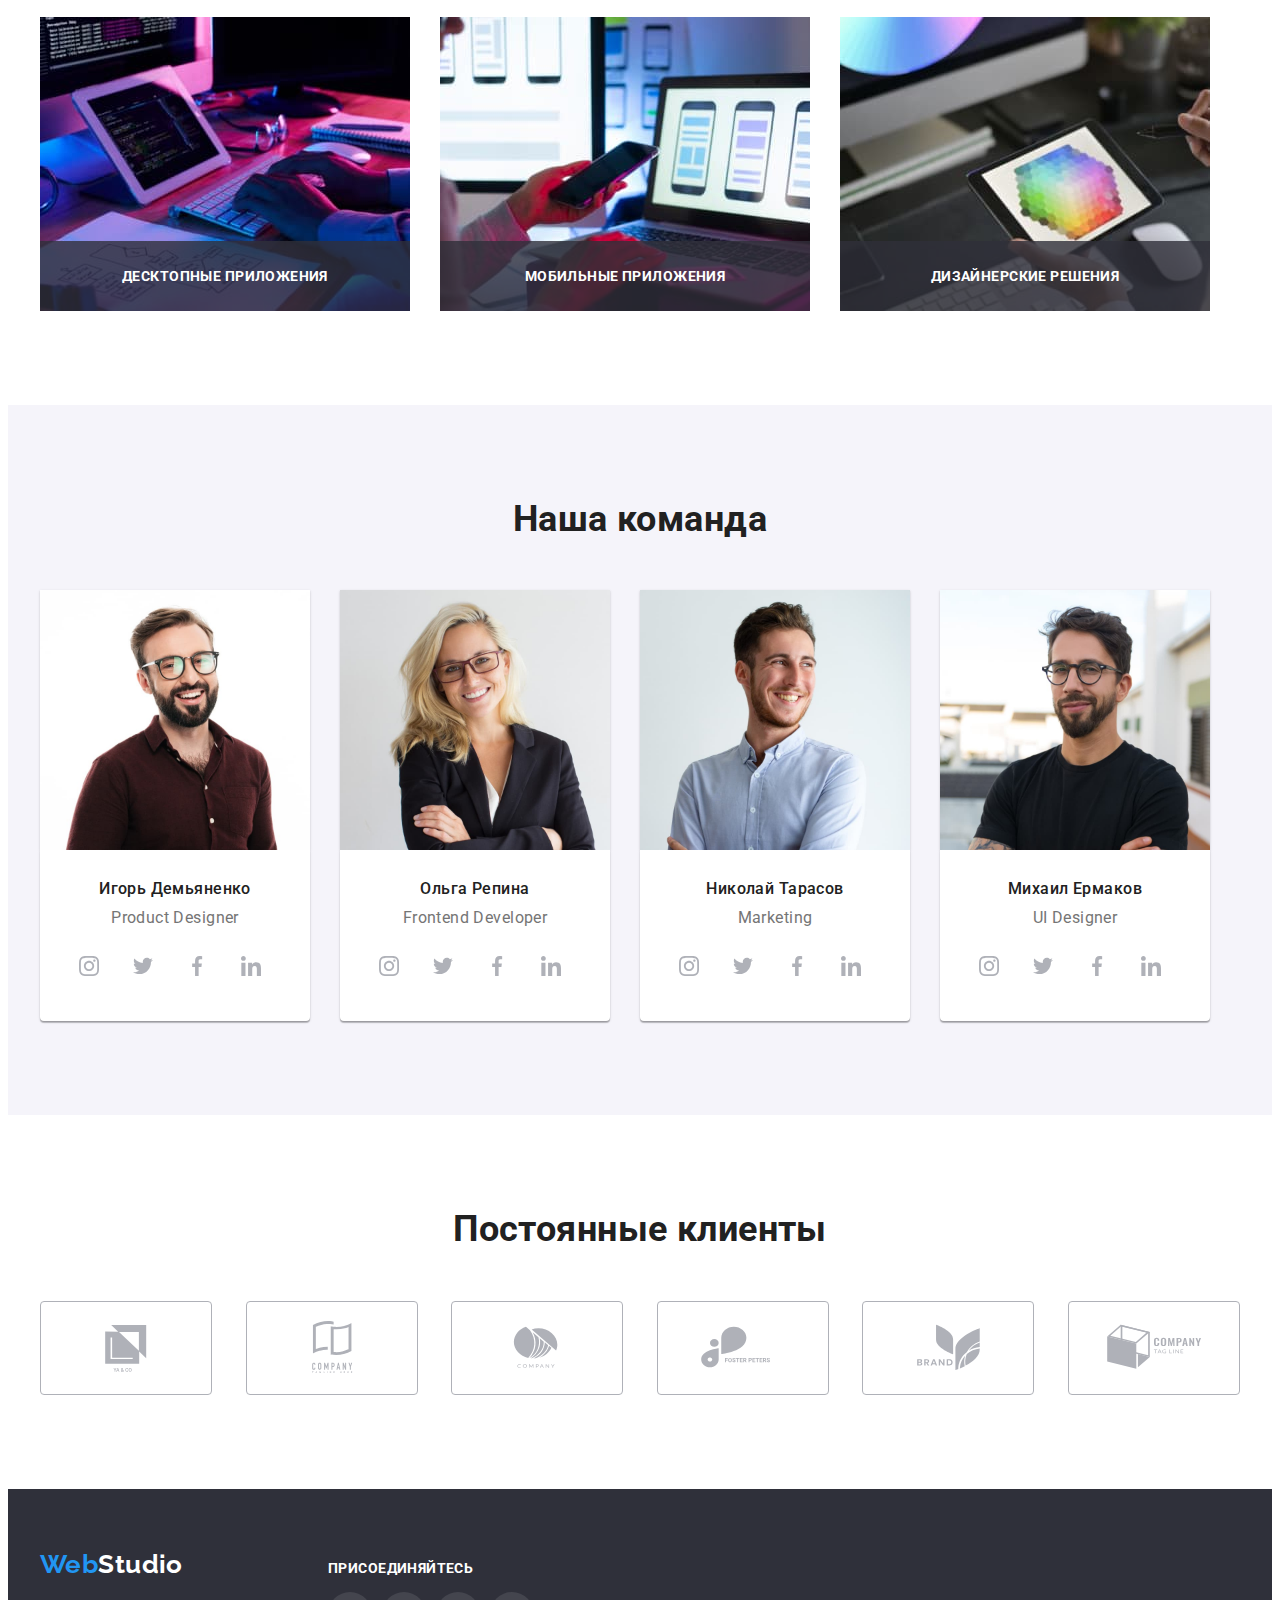
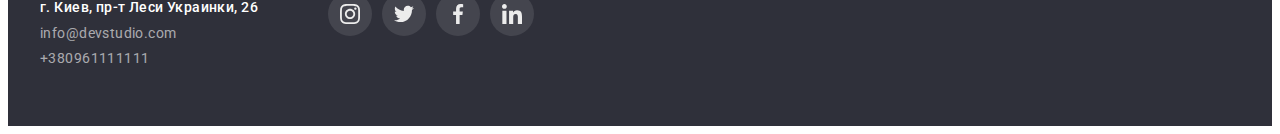
==== commit 26e29cb1: "a" ====
--- a/index.html
+++ b/index.html
@@ -62,7 +62,7 @@
                         ЭФФЕКТИВНЫЕ РЕШЕНИЯ <br />
                         ДЛЯ ВАШЕГО БИЗНЕСА
                     </h1>
-                    <button type="button" class="button main">Заказать услугу</button>
+                    <button type="button" class="button main" data-modal-open>Заказать услугу</button>
                 </div>
             </section>
             <section class="section">
@@ -121,28 +121,37 @@
                 </div>
             </section>
             <!--Чем мы занимаемся-->
-            <section class="section">
+            <section class="section sec-hide">
                 <div class="conteiner">
                     <h2 class="team">Чем мы занимаемся</h2>
                     <ul class="team-pic-list">
                         <li class="team-pic-item">
-                            <img
-                                src="./images/box_1.jpg"
-                                alt="Програмирование"
-                                width="370"
-                                height="294"
-                            />
+                            <div class="tteam">
+                                <img
+                                    src="./images/box_1.jpg"
+                                    alt="Програмирование"
+                                    width="370"
+                                    height="294"
+                                />
+                                <p class="team-pic-item-text">Десктопные приложения</p>
+                            </div>
                         </li>
                         <li class="team-pic-item">
-                            <img
-                                src="./images/box_2.jpg"
-                                alt="Кроссплатформенность"
-                                width="370"
-                                height="294"
-                            />
+                            <div class="tteam">
+                                <img
+                                    src="./images/box_2.jpg"
+                                    alt="Кроссплатформенность"
+                                    width="370"
+                                    height="294"
+                                />
+                                <p class="team-pic-item-text">Мобильные приложения</p>
+                            </div>
                         </li>
                         <li class="team-pic-item">
-                            <img src="./images/box_3.jpg" alt="Дизайн" width="370" height="294" />
+                            <div class="tteam">
+                                <img src="./images/box_3.jpg" alt="Дизайн" width="370" height="294" />
+                                <p class="team-pic-item-text">Дизайнерские решения</p>
+                            </div>
                         </li>
                     </ul>
                 </div>
@@ -435,5 +444,15 @@
                 </div>
             </div>
         </footer>
+        <div class="backdrop is-hidden" data-modal>
+            <div class="modal">
+                <button class="btn-modal" type="button" data-modal-close>
+                    <svg class="modal-close-icon" width="18" height="18">
+                        <use href="./images/icons.svg#close-icon"></use>
+                    </svg>
+                </button>
+            </div>
+        </div>
+        <script src="./js/modal.js"></script>
     </body>
 </html>
--- a/css/style.css
+++ b/css/style.css
@@ -44,8 +44,7 @@
 
 .page-header{
     border-bottom: 1px solid var(--border-color);
-    padding-top: 24px;
-    padding-bottom: 25px;
+    
 }
 .conteiner {
     max-width: 1200px;
@@ -67,15 +66,24 @@
 }
  /* Логотип */
 a.logo {
+    display: block;
+
     font-family: 'Raleway', sans-serif;
     color: var(--logo-color);
     font-size: 26px;
     line-height: 1.19;
-    font-weight: 700
+    font-weight: 700;
+
+    padding-bottom: 24px;
+    padding-top: 25px;
 }
 .logo-color {
     color: var(--hower-color);
 }
+.logo:hover{
+    text-shadow: 0px 4px 4px rgb(0 0 0 / 25%),
+    0px 4px 4px rgb(0 0 0 / 25%);
+}
 .site-nav{
     display: flex;
     align-items: center;
@@ -84,8 +92,23 @@
 .site-nav .item + .item{
     margin-left: 50px;
 }
+.item{
+    
+}
 .link.active{
+    
     color: var(--hower-color);
+    position: relative;
+}
+.link.active::after{
+    content: "";
+    position: absolute;
+    bottom: -0.9px;
+    left: 0;
+    width: 100%;
+    border: 2px solid var(--hower-color);
+    border-radius: 2px;
+    background-color: var(--hower-color);
 }
 
 /* ССЫЛКИ */
@@ -98,9 +121,9 @@
     color: var(--secondary-color);
     font-weight: 500;
     line-height: 1.14;
-
-    padding-top: 20px;
-    padding-bottom: 20px;
+    display: block;
+    padding-top: 32px;
+    padding-bottom: 32px;
 }
 .icons{
     margin-right: 10px;
@@ -123,6 +146,8 @@
     font-weight: 500;
     line-height: 1.14;
     color: var(--main-color);
+    display: flex;
+    align-items: center;
 }
 .contacts{
     display: flex;
@@ -145,7 +170,7 @@
     padding-bottom: 200px;
 
     background-color: var(--bg-color);
-    
+    background-size: cover;
     margin-right: auto;
     margin-left: auto;
     max-width: 1600px;
@@ -197,9 +222,9 @@
 .benefits-list-item{
     justify-content: center;
     display: flex;
-
+    height: 120px;
     width: 270px;
-    padding: 25px 0;
+    align-items: center;
     margin-right: 30px;
 
     border-radius: 4px;
@@ -241,9 +266,31 @@
 /* НАША КОМАНДА */
 .team-pic-list{
     display: flex;
+    
+}
+.tteam{
+    position: relative;
 }
 .team-pic-list .team-pic-item + .team-pic-item{
-margin-left: 30px;
+    margin-left: 30px;
+}
+.team-pic-item-text{
+    font-weight: 700;
+    line-height: 1;
+    position: absolute;
+    display: flex;
+    width: 370px;
+    height: 70px;
+
+    justify-content: center;
+    align-items: center;
+    align-content: center;
+
+    color: var(--primary-bg-color);
+    bottom: 0;
+    text-transform: uppercase;
+    background-color: rgba(47, 48, 58, 0.8);
+
 }
 .team {
     font-weight: 700;
@@ -270,7 +317,7 @@
     0px 2px 1px rgb(0 0 0 / 20%);
     border-radius: 0px 0px 4px 4px;
     background-color: var(--primary-bg-color);
-    
+    padding-top: 30px;
     padding-bottom: 30px;
 }
 .team-item>img{
@@ -288,7 +335,7 @@
 
     color: var(--secondary-color);
     text-align: center;
-    padding-top: 30px;
+    
 }
 .team-text {
     font-size: 16px;
@@ -311,9 +358,14 @@
     border-radius: 50%;
     fill: var(--icon-color);
     margin-right: 10px;
+
+    cursor: pointer;
+    transition: color 250ms cubic-bezier(0.4, 0, 0.2, 1),
+    background-color 250ms cubic-bezier(0.4, 0, 0.2, 1),
+    border-radius 250ms cubic-bezier(0.4, 0, 0.2, 1);
 }
 .social-link:hover{
-    fill: var(--border-pict-color);
+    fill: var(--primary-bg-color);
     background-color: var(--hower-color);
 }
 .social-icon{
@@ -337,15 +389,21 @@
     justify-content: space-between;
 }
 .clients-link{
-    display: inline-block;
+    transition: color 250ms cubic-bezier(0.4, 0, 0.2, 1),
+    border 250ms cubic-bezier(0.4, 0, 0.2, 1); 
+
+    display: flex;
+    justify-content: center;
+    align-items: center;
+
     border: 1px solid var(--icon-color);
     border-radius: 4px ;
     fill: var(--icon-color);
-    box-shadow: 0px 4px 4px 0px #00000040;
 }
 .clients-link:hover{
     border: 1px solid var(--hower-color);
     fill: var(--hower-color);
+    cursor: pointer;
 }
 .social-clients-icon{
     width: 170px;
@@ -399,6 +457,7 @@
     margin-left: 70px;
 }
 .join-title{
+    font-weight: 700;
     font-size: 14px;
     line-height: 1.17;
     color: var(--primary-bg-color);
@@ -409,7 +468,6 @@
 
     margin-top: 16px;
 }
-
 .footer-social-link {
     display: inline-block;
     width: 44px;
@@ -418,20 +476,19 @@
     fill: var(--border-color);
     margin-right: 10px;
     background: rgba(255, 255, 255, 0.1);
-}
-
+
+    transition: background-color 250ms cubic-bezier(0.4, 0, 0.2, 1);
+}
 .footer-social-link:hover {
     fill: var(--border-pict-color);
     background-color: var(--hower-color);
 }
-
 .footer-social-icon {
     margin: 0;
     padding: 0;
     width: 20px;
     height: 20px;
     margin: 12px;
-
 }
 /* ПРОЭКТЫ */
 .projects{
@@ -444,7 +501,6 @@
 .our-projects .our-projects-btn + .our-projects-btn{
     margin-left: 8px;
 }
-
 /* Кнопки проэктов */
 .button:hover,
 .button:focus {
@@ -465,6 +521,10 @@
     padding: 6px 22px;
 
     background: var(--button-color);
+    
+    transition: color 250ms cubic-bezier(0.4, 0, 0.2, 1),
+    background-color 250ms cubic-bezier(0.4, 0, 0.2, 1),
+    box-shadow 250ms cubic-bezier(0.4, 0, 0.2, 1);
 }
 .our-projects-list{
     display: flex;
@@ -474,13 +534,41 @@
     margin-top: -30px;
     margin-left: -30px;
 }
-
 .our-projects-item{
     margin-left: 30px;
     margin-top: 30px;
-}
-.our-projects-item:hover{
+    
+}
+.our-projects-item-link{
+    display: block;
+}
+.our-projects-overlay{
+    position: relative;
+    overflow: hidden;
+}
+.overlay{
+    position: absolute;
+    top: 0;
+    left: 0;
+    width: 100%;
+    height: 100%;
+
+    overflow: auto;
+    padding: 63px 24px;
+    color: var(--primary-bg-color);
+    font-size: 18px;
+    line-height: 1.55;
+
+    transform: translateY(100%);
+    transition: transform 250ms cubic-bezier(0.4, 0, 0.2, 1),
+    background 250ms cubic-bezier(0.4, 0, 0.2, 1);
+}
+
+
+.our-projects-item-link:hover .overlay {
     box-shadow: 0px 4px 4px 0px var(--border-shadow-color);
+    transform: translateY(0%);
+    background: rgba(33, 150, 243, 0.9);
 }
 .text-card{
     border-left: 1px solid var(--border-pict-color);
@@ -507,4 +595,47 @@
     color: var(--primary-text-color);
     margin-top: 4px;
 }
-
+/* МОДАЛЬНОЕ ОКНО */
+.backdrop {
+    position: fixed;
+    left: 0;
+    top: 0;
+    width: 100vw;
+    height: 100vh;
+    background: rgba(0, 0, 0, 0.2);
+    transition: opacity 250ms cubic-bezier(0.4, 0, 0.2, 1),
+        visibility 250ms cubic-bezier(0.4, 0, 0.2, 1);
+}
+.modal {
+    position: absolute;
+    top: 50%;
+    left: 50%;
+    transform: translate(-50%, -50%);
+    width: 528px;
+    height: 581px;
+    background: #FFFFFF;
+    box-shadow: 0px 1px 3px rgb(0 0 0 / 12%),
+        0px 1px 1px rgb(0 0 0 / 14%),
+        0px 2px 1px rgb(0 0 0 / 20%);
+    border-radius: 4px;
+}
+.btn-modal {
+    position: absolute;
+    top: 8px;
+    right: 8px;
+    display: flex;
+    justify-content: center;
+    align-items: center;
+    padding: 0;
+    width: 30px;
+    height: 30px;
+    border-radius: 50%;
+    background: #FFFFFF;
+    border: 1px solid rgba(0, 0, 0, 0.1);
+    cursor: pointer;
+}
+.backdrop.is-hidden {
+    opacity: 0;
+    visibility: hidden;
+    pointer-events: 0;
+}